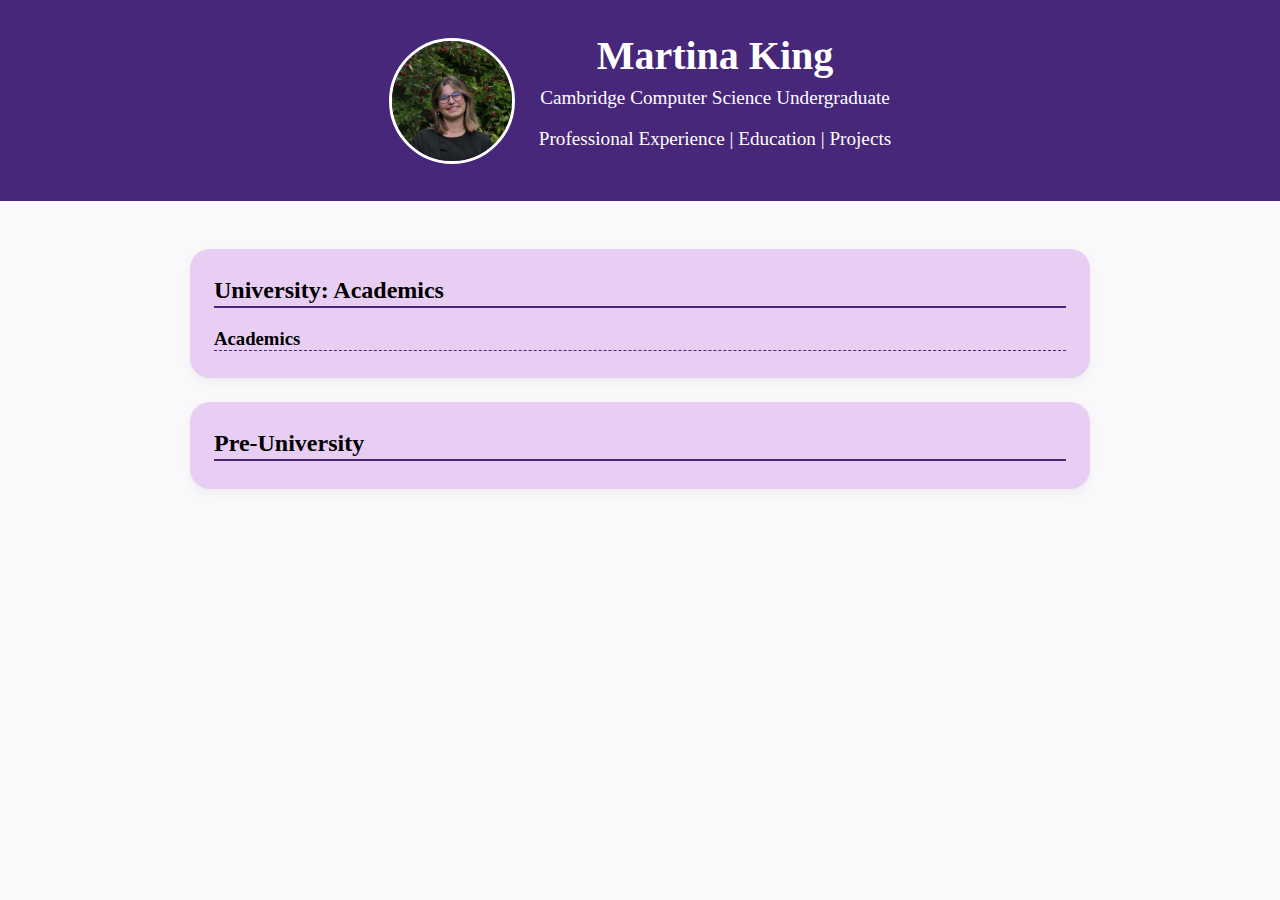
==== education.html @ 5007373a "Add files via upload" ====
<!DOCTYPE html>
<html lang="en">
<head>
  <meta charset="UTF-8" />
  <meta name="viewport" content="width=device-width, initial-scale=1.0" />
  <title>Martina King | Portfolio</title>
  <link rel="stylesheet" href="style.css" />
</head>
<body>
  <header>
    <img src="profile.jpg" alt="Martina King" class="profile-pic" />
    <div class="header-text">
        <h1>Martina King</h1>
        <p>Cambridge Computer Science Undergraduate</p>
        <p>Professional Experience | Education | Projects</p>
    </div>
        </header>
  <main>
  <section>
    <h2>University: Academics</h2>
    <h3>Academics</h3>
  </section>
  <section>
    <h2>Pre-University</h2>
  </section>
</main>
</body>
</html>
---- style.css ----
*::-webkit-scrollbar {
    display: none;
}
body {
    font-family: sans-serif-pro;
    margin: 0;
    padding: 0;
    background: #f9f9fc;
    color: #000000;
}
header {
    background: #472779;
    color: white;
    padding: 2rem 1rem;
    display: flex;
    align-items: center;
    justify-content: center;
    flex-wrap: wrap;
    gap: 1.5rem;
}
.profile-pic {
    width: 120px;
    height: 120px;
    border-radius: 50%;
    object-fit: cover;
    border: 3px solid white;
}
.header-text {
    max-width: 500px;
    text-align: center;
}
.header-text h1 {
    margin: 0;
    font-size: 2.5rem;
}
.header-text p {
    font-size: 1.2rem;
    margin-top: 0.5rem;
}
main {
    max-width: 900px;
    margin: 2rem auto;
    padding: 1rem;
}
section {
margin-bottom: 1.5rem;
background: rgb(232, 206, 242);
border-radius: 20px;
box-shadow: 0 4px 10px rgba(0, 0, 0, 0.05);
padding-top: 0.5rem;
padding-bottom: 0.5rem;
padding-left: 1.5rem;
padding-right: 1.5rem;
transition: transform 0.3s ease; 
}
section:hover {
    transform: scale(1.01); 
}
h2 {
    border-bottom: 2px solid #472779;
    padding-bottom: 2px;
}
h3 {
    border-bottom: 1px dashed #472779;
}
.skills span {
    display: inline-block;
    background: #efcaec;
    color: #1a1a1a;
    padding: 0.3rem 0.7rem;
    border-radius: 20px;
    margin: 0.2rem;
    font-size: 0.9rem;
}
footer {
    text-align: center;
    padding: 0.5rem;
    background: #cfcfcf;
    font-size: 0.9rem;
}
ul {
    list-style-type: circle;
    padding-left: 20px;
}
li {
    color: black;
}
a {
    color: black;
    text-decoration: none;
}
.header-button {
    background-color: #472779;;
    color: white;
    font-family: 'Segoe UI', Tahoma, Geneva, Verdana, sans-serif;
    font-size: 1rem;
    border: none;
    border-radius: 5px;
}
.header-button:hover {
    transform: scale(1.01)
}
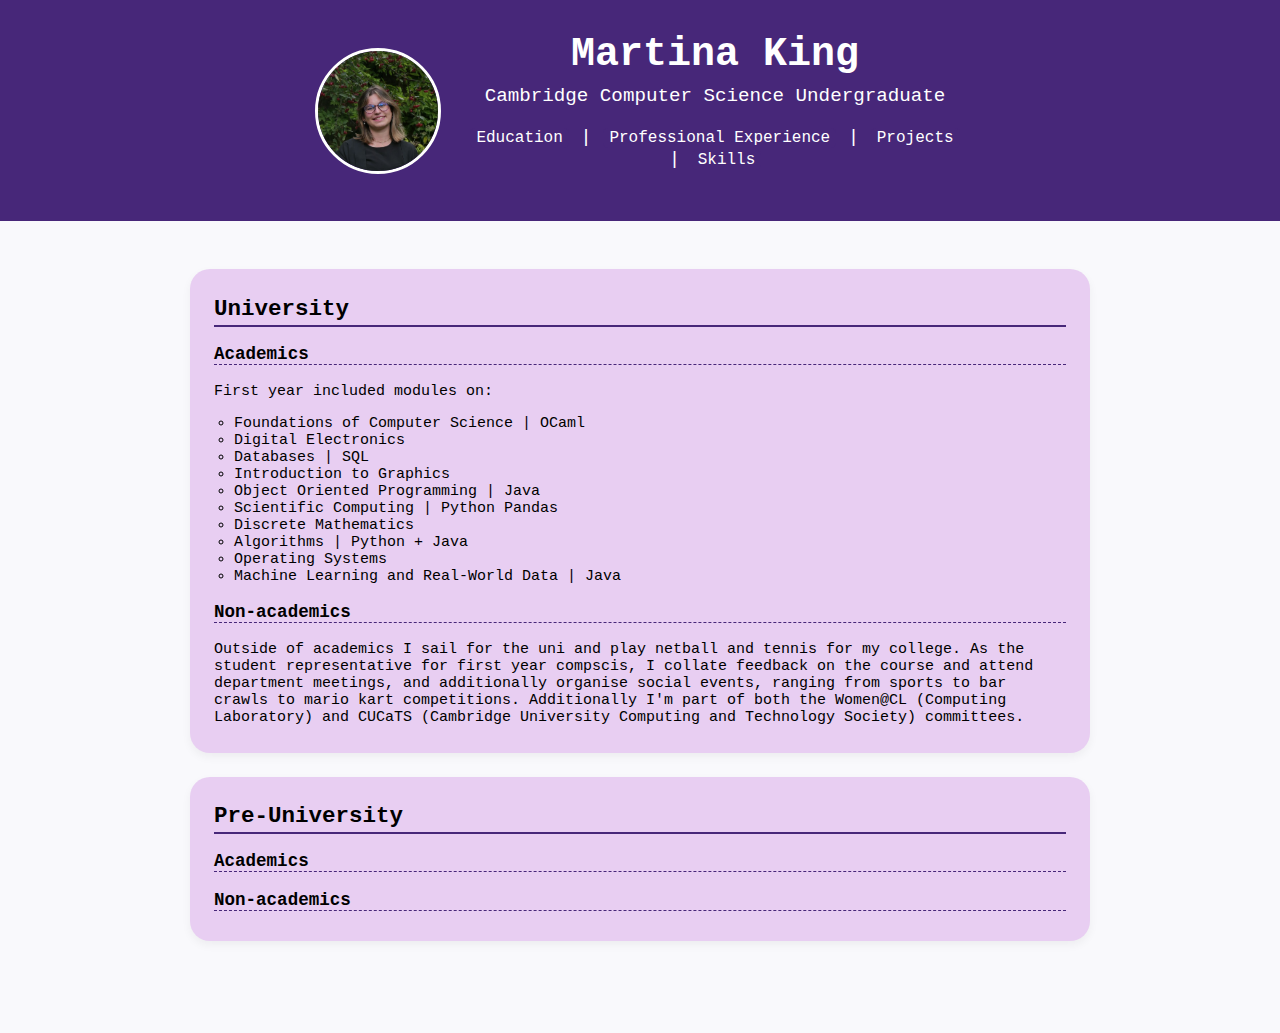
==== commit a39b5d0d: "Add files via upload" ====
--- a/education.html
+++ b/education.html
@@ -12,16 +12,42 @@
     <div class="header-text">
         <h1>Martina King</h1>
         <p>Cambridge Computer Science Undergraduate</p>
-        <p>Professional Experience | Education | Projects</p>
+        <p>
+          <button class="header-button" onclick="window.location.href='https://martina-king.github.io/portfolio/education'">Education</button>
+          |
+          <button class="header-button" onclick="window.location.href='https://martina-king.github.io/portfolio/experience'">Professional Experience</button>
+          |
+          <button class="header-button" onclick="window.location.href='https://martina-king.github.io/portfolio/projects'">Projects</button>
+          |
+          <button class="header-button" onclick="window.location.href='https://martina-king.github.io/portfolio/skills'">Skills</button>
+        </p>
     </div>
         </header>
   <main>
   <section>
-    <h2>University: Academics</h2>
+    <h2>University</h2>
     <h3>Academics</h3>
+    <p>First year included modules on:</p>
+    <ul>
+      <li>Foundations of Computer Science | OCaml</li>
+      <li>Digital Electronics</li>
+      <li>Databases | SQL</li>
+      <li>Introduction to Graphics</li>
+      <li>Object Oriented Programming | Java</li>
+      <li>Scientific Computing | Python Pandas</li>
+      <li>Discrete Mathematics</li>
+      <li>Algorithms | Python + Java</li>
+      <li>Operating Systems</li>
+      <li>Machine Learning and Real-World Data | Java</li>
+    </ul>
+    <h3>Non-academics</h3>
+    <p>Outside of academics I sail for the uni and play netball and tennis for my college. As the student representative for first year compscis, I collate feedback on the course and attend department meetings, and additionally organise social events, ranging from sports to bar crawls to mario kart competitions. Additionally I'm part of both the Women@CL (Computing Laboratory) and CUCaTS (Cambridge University Computing and Technology Society) committees.</p>
   </section>
   <section>
     <h2>Pre-University</h2>
+    <h3>Academics</h3>
+
+    <h3>Non-academics</h3>
   </section>
 </main>
 </body>
--- a/style.css
+++ b/style.css
@@ -2,7 +2,8 @@
     display: none;
 }
 body {
-    font-family: sans-serif-pro;
+    font-family:monospace;
+    font-size: 15px;
     margin: 0;
     padding: 0;
     background: #f9f9fc;
@@ -48,7 +49,7 @@
 border-radius: 20px;
 box-shadow: 0 4px 10px rgba(0, 0, 0, 0.05);
 padding-top: 0.5rem;
-padding-bottom: 0.5rem;
+padding-bottom: 0.75rem;
 padding-left: 1.5rem;
 padding-right: 1.5rem;
 transition: transform 0.3s ease; 
@@ -57,8 +58,9 @@
     transform: scale(1.01); 
 }
 h2 {
-    border-bottom: 2px solid #472779;
-    padding-bottom: 2px;
+    border-bottom: 2.5px solid #472779;
+    padding-bottom: 2.5px;
+    margin-bottom: 10px;
 }
 h3 {
     border-bottom: 1px dashed #472779;
@@ -81,6 +83,7 @@
 ul {
     list-style-type: circle;
     padding-left: 20px;
+    padding-top: 0px;
 }
 li {
     color: black;
@@ -89,14 +92,18 @@
     color: black;
     text-decoration: none;
 }
+a:hover {
+    color:#472779;
+}
 .header-button {
     background-color: #472779;;
     color: white;
-    font-family: 'Segoe UI', Tahoma, Geneva, Verdana, sans-serif;
+    font-family: monospace;
     font-size: 1rem;
     border: none;
     border-radius: 5px;
 }
 .header-button:hover {
-    transform: scale(1.01)
-}
+    color: #efcaec;
+    transform: scale(1.05)
+}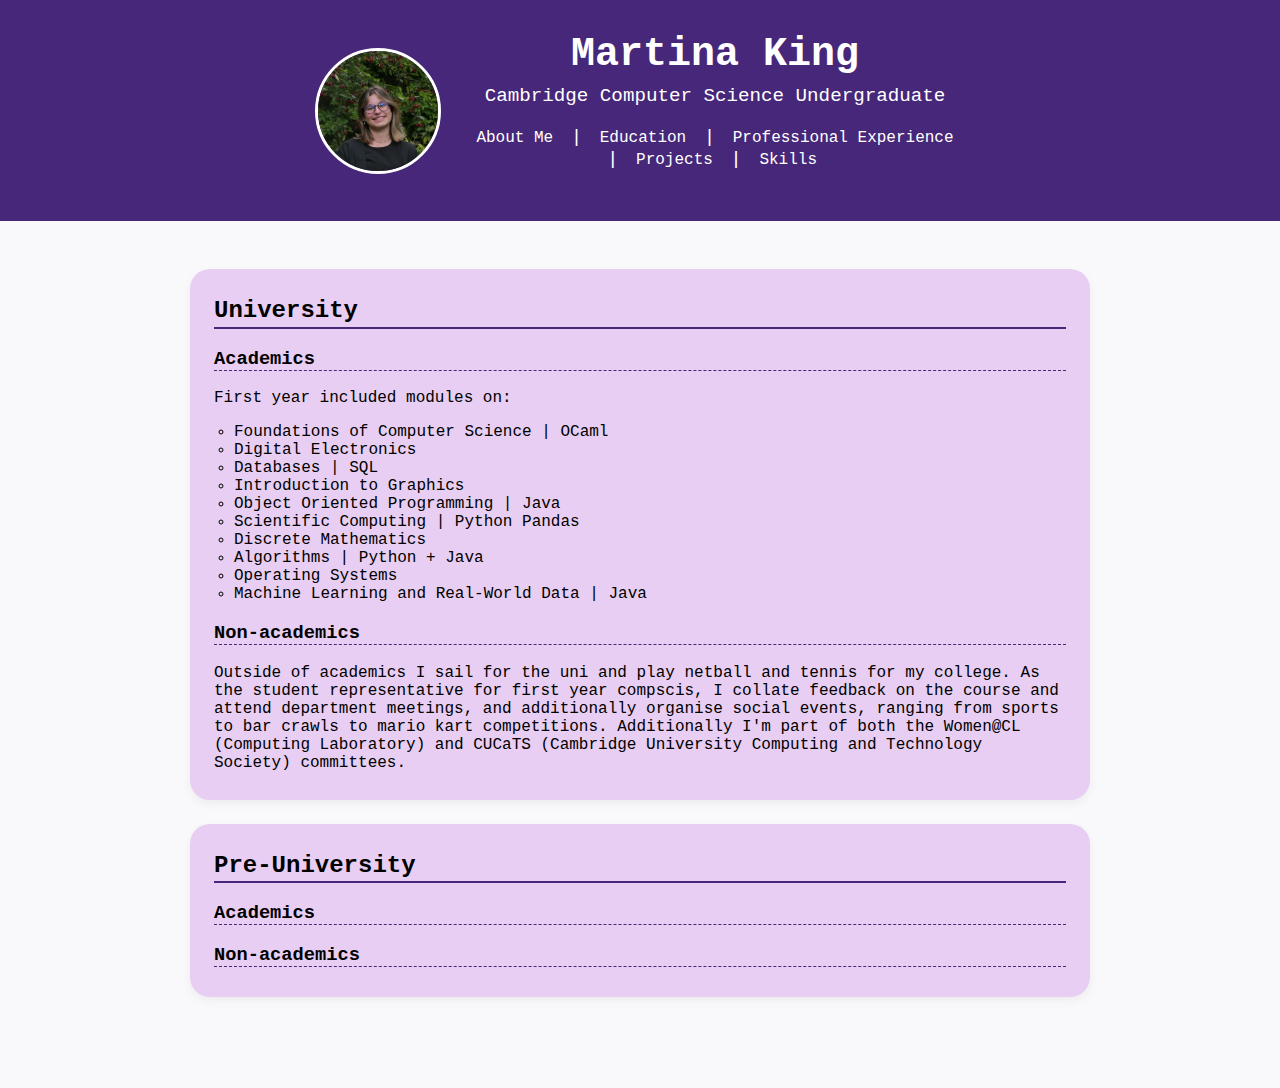
==== commit dabc88ec: "Add files via upload" ====
--- a/education.html
+++ b/education.html
@@ -13,6 +13,8 @@
         <h1>Martina King</h1>
         <p>Cambridge Computer Science Undergraduate</p>
         <p>
+          <button class="header-button" onclick="window.location.href='https://martina-king.github.io/portfolio'">About Me</button>
+          |
           <button class="header-button" onclick="window.location.href='https://martina-king.github.io/portfolio/education'">Education</button>
           |
           <button class="header-button" onclick="window.location.href='https://martina-king.github.io/portfolio/experience'">Professional Experience</button>
@@ -20,7 +22,7 @@
           <button class="header-button" onclick="window.location.href='https://martina-king.github.io/portfolio/projects'">Projects</button>
           |
           <button class="header-button" onclick="window.location.href='https://martina-king.github.io/portfolio/skills'">Skills</button>
-        </p>
+      </p>
     </div>
         </header>
   <main>
--- a/style.css
+++ b/style.css
@@ -3,7 +3,7 @@
 }
 body {
     font-family:monospace;
-    font-size: 15px;
+    font-size: 1rem;
     margin: 0;
     padding: 0;
     background: #f9f9fc;
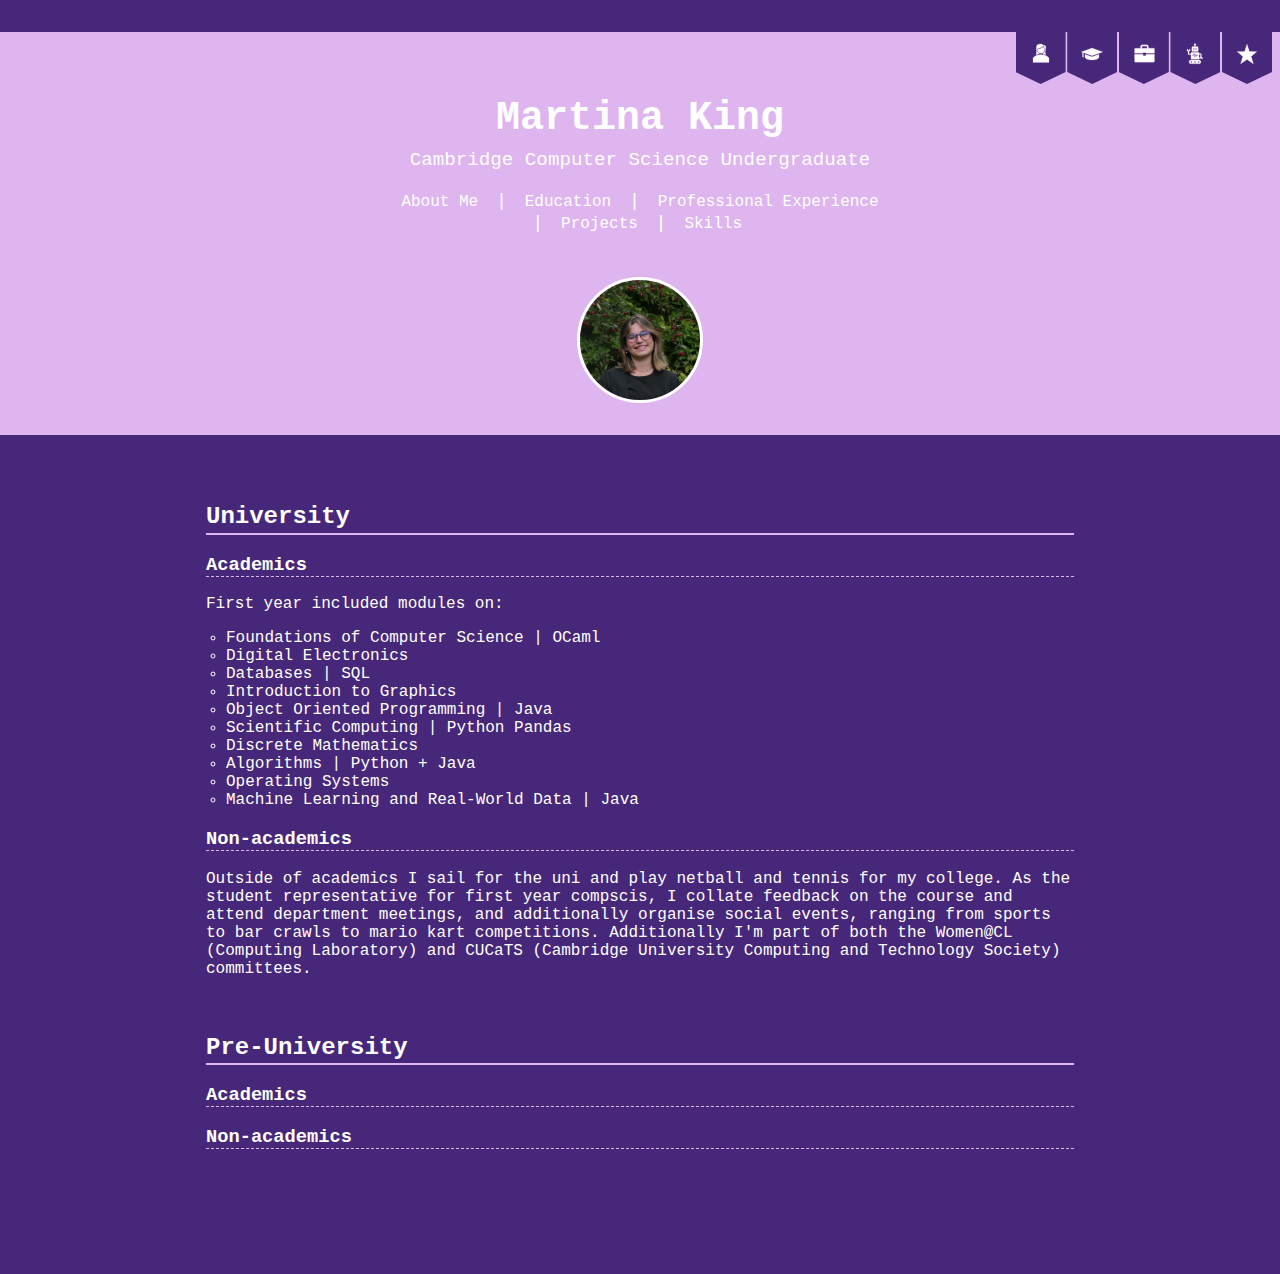
==== commit e8994c00: "Add files via upload" ====
--- a/education.html
+++ b/education.html
@@ -8,8 +8,26 @@
 </head>
 <body>
   <header>
-    <img src="profile.jpg" alt="Martina King" class="profile-pic" />
-    <div class="header-text">
+    <div class="header-banners">
+      <a href="about.html" class="banner about-banner">
+        <img src="white about icon.svg" alt="About Me">
+      </a>
+      <a href="education.html" class="banner education-banner">
+        <img src="white education icon.svg" alt="Education">
+      </a>
+      <a href="experience.html" class="banner experience-banner">
+        <img src="white experience icon.svg" alt="Experience">
+      </a>
+      <a href="projects.html" class="banner projects-banner">
+        <img src="white projects icon.svg" alt="Projects">
+      </a>
+      <a href="skills.html" class="banner skills-banner">
+        <img src="white skills icon.svg" alt="Skills">
+      </a>
+    </div>
+
+    <div class="left-section">
+      <div class="header-text">
         <h1>Martina King</h1>
         <p>Cambridge Computer Science Undergraduate</p>
         <p>
@@ -23,8 +41,13 @@
           |
           <button class="header-button" onclick="window.location.href='https://martina-king.github.io/portfolio/skills'">Skills</button>
       </p>
+      </div>
     </div>
-        </header>
+
+    <div class="right-section">
+      <img src="profile.jpg" alt="Martina King" class="profile-pic" />
+    </div>
+  </header>
   <main>
   <section>
     <h2>University</h2>
--- a/style.css
+++ b/style.css
@@ -6,25 +6,62 @@
     font-size: 1rem;
     margin: 0;
     padding: 0;
-    background: #f9f9fc;
+    background: #472779;
     color: #000000;
 }
 header {
-    background: #472779;
+    background: #deb5ef;
     color: white;
-    padding: 2rem 1rem;
+    margin-top: 2rem;
+    padding-bottom: 2rem;
+    padding-top: 4rem;
+    display: flex;
+    flex-direction: column;
+    align-items: center;
+    text-align: center;
+    justify-content: space-between;
+    flex-wrap: wrap;
+    gap: 1.5rem;
+}
+.banner {
+    width: 50px;
+    height: 60px;
+    background-color: #472779;
+    clip-path: polygon(0 0, 100% 0, 100% 80%, 50% 100%, 0 80%);
     display: flex;
     align-items: center;
     justify-content: center;
-    flex-wrap: wrap;
-    gap: 1.5rem;
+    transition: transform 0.4s ease;
 }
-.profile-pic {
-    width: 120px;
-    height: 120px;
-    border-radius: 50%;
-    object-fit: cover;
-    border: 3px solid white;
+.banner img {
+    width: 24px;
+    height: 24px;
+}
+.banner:hover {
+    transform: scaleY(1.5);
+}
+.about-banner:hover img {
+    content: url(pink\ about\ icon.svg);
+}
+.education-banner:hover img {
+    content: url(pink\ education\ icon.svg);
+}
+.experience-banner:hover img {
+    content: url(pink\ experience\ icon.svg);
+}
+.projects-banner:hover img {
+    content: url(pink\ projects\ icon.svg);
+}
+.skills-banner:hover img {
+    content: url(pink\ skills\ icon.svg);
+}
+.header-banners {
+    display: flex;
+    gap: 0.1rem;
+    position: absolute;
+    top: 1.5rem;
+    right: 0.5rem;
+    z-index: 10;
 }
 .header-text {
     max-width: 500px;
@@ -38,36 +75,62 @@
     font-size: 1.2rem;
     margin-top: 0.5rem;
 }
+.left-section {
+    flex: 0 0 75%;
+}
+.right-section {
+    flex: 0 0 25%;
+    display: flex;
+    justify-content: center;
+    align-items: center;
+}
+.profile-pic {
+    width: 120px;
+    height: 120px;
+    border-radius: 50%;
+    object-fit: cover;
+    border: 3px solid white;
+    transition: transform 0.4s ease;
+}
+.profile-pic:hover {
+    transform: scale(1.05);
+}
+@media (max-width: 768px) {
+    .left-section, .right-section {
+        flex: 0 0 100%;
+        text-align: center;
+        margin-bottom: 1rem;
+    }
+}
 main {
     max-width: 900px;
     margin: 2rem auto;
     padding: 1rem;
 }
 section {
-margin-bottom: 1.5rem;
-background: rgb(232, 206, 242);
-border-radius: 20px;
-box-shadow: 0 4px 10px rgba(0, 0, 0, 0.05);
-padding-top: 0.5rem;
-padding-bottom: 0.75rem;
-padding-left: 1.5rem;
-padding-right: 1.5rem;
-transition: transform 0.3s ease; 
+    margin-bottom: 1.5rem;
+    background: #472779;
+    transition: transform 0.3s ease; 
+    color: white;
+    padding-top: 0rem;
+    padding-bottom: 1rem;
+    padding-left: 1rem;
+    padding-right: 1rem;
 }
 section:hover {
     transform: scale(1.01); 
 }
 h2 {
-    border-bottom: 2.5px solid #472779;
+    border-bottom: 2.5px solid #deb5ef;
     padding-bottom: 2.5px;
     margin-bottom: 10px;
 }
 h3 {
-    border-bottom: 1px dashed #472779;
+    border-bottom: 1px dashed #deb5ef;
 }
 .skills span {
     display: inline-block;
-    background: #efcaec;
+    background: #deb5ef;
     color: #1a1a1a;
     padding: 0.3rem 0.7rem;
     border-radius: 20px;
@@ -86,17 +149,17 @@
     padding-top: 0px;
 }
 li {
-    color: black;
+    color: white;
 }
 a {
-    color: black;
+    color: white;
     text-decoration: none;
 }
 a:hover {
-    color:#472779;
+    color:#deb5ef;
 }
 .header-button {
-    background-color: #472779;;
+    background-color: #deb5ef;
     color: white;
     font-family: monospace;
     font-size: 1rem;
@@ -104,6 +167,6 @@
     border-radius: 5px;
 }
 .header-button:hover {
-    color: #efcaec;
+    color: #472779;
     transform: scale(1.05)
 }